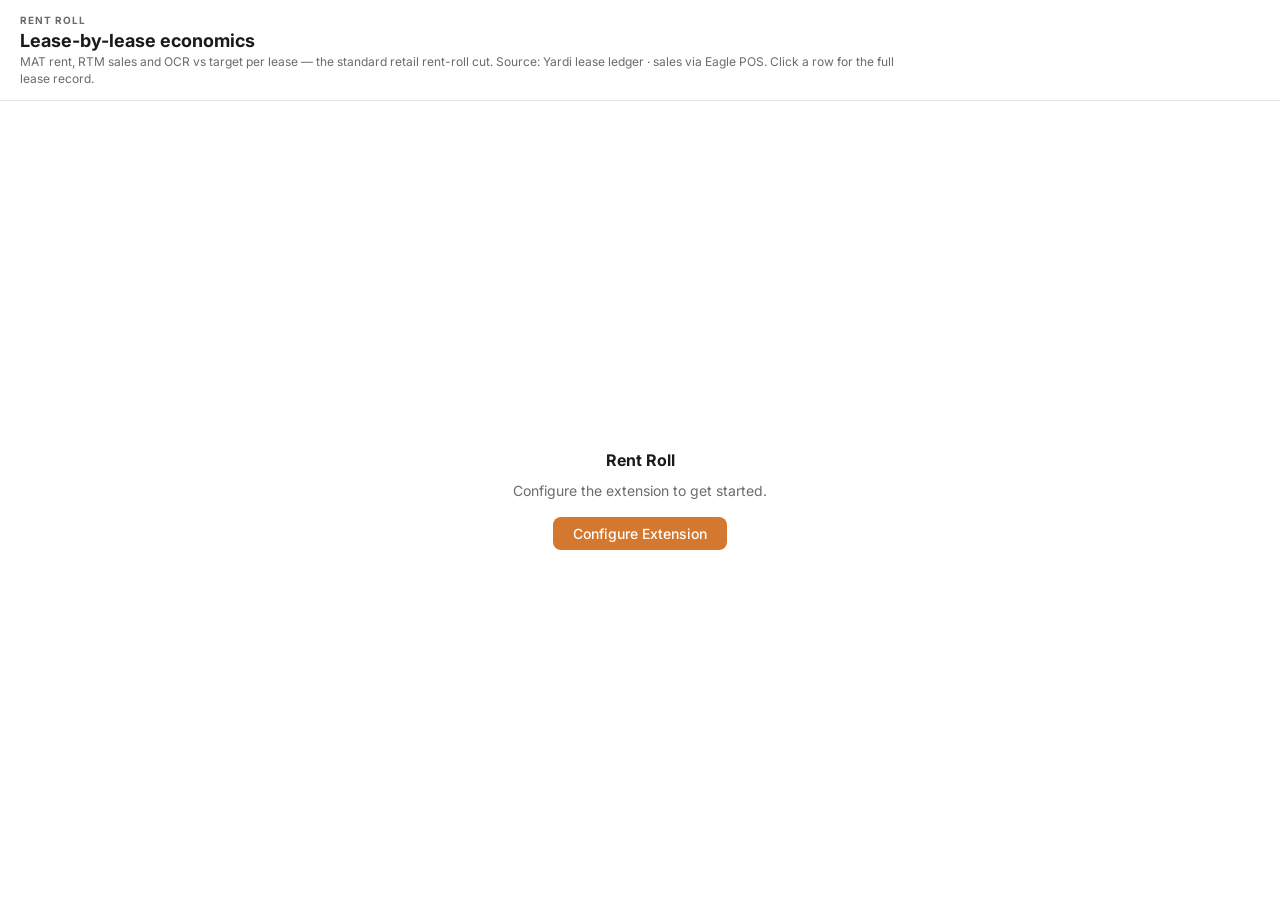
==== index.html @ 19f10848 "Initial commit: ARM Value Chain rent roll Tableau extension" ====
<!DOCTYPE html>
<html lang="en">
<head>
  <meta charset="UTF-8" />
  <meta name="viewport" content="width=device-width, initial-scale=1.0" />
  <title>Rent Roll</title>
  <link rel="preconnect" href="https://fonts.googleapis.com" />
  <link href="https://fonts.googleapis.com/css2?family=Inter:wght@400;500;600;700&display=swap" rel="stylesheet" />
  <script src="js/tableau.extensions.1.latest.min.js"></script>
  <style>
    :root {
      --bg: #F7F5F0; --surface: #FFFFFF; --surface2: #F0EDE8;
      --border: #E8E4DD; --accent: #D4782F; --text: #1A1A1A;
      --text-secondary: #4A4A4A; --text-muted: #6B6B6B;
      --danger: #C62828; --radius: 8px;
      --font: 'Inter', -apple-system, BlinkMacSystemFont, 'Segoe UI', sans-serif;
    }
    *, *::before, *::after { box-sizing: border-box; margin: 0; padding: 0; }
    html, body { height: 100%; font-family: var(--font); background: transparent; color: var(--text); overflow: hidden; }

    #app { display: flex; flex-direction: column; height: 100vh; position: relative; overflow: hidden; }

    /* ── Header ── */
    #header {
      padding: 14px 20px 12px; background: var(--surface);
      border-bottom: 1px solid var(--border); flex-shrink: 0;
    }
    #header .eyebrow {
      font-size: 10px; font-weight: 700; letter-spacing: .1em; text-transform: uppercase;
      color: var(--text-muted); margin-bottom: 4px;
    }
    #header h1 { font-size: 18px; font-weight: 700; color: var(--text); margin-bottom: 3px; }
    #header p { font-size: 12px; color: var(--text-muted); line-height: 1.4; max-width: 900px; }

    /* ── Main content area ── */
    #main { flex: 1; padding: 0 20px 16px; min-height: 0; overflow: auto; }

    /* ── Data cap notice ── */
    #data-cap-notice {
      display: flex; align-items: center; gap: 7px;
      padding: 5px 20px; background: #FFFDE7;
      border-bottom: 1px solid #FFE082;
      font-size: 11px; font-weight: 500; color: #E65100; flex-shrink: 0;
    }

    /* ── Mock banner ── */
    #mock-banner {
      display: none; padding: 5px 20px; background: #F3E8FF;
      border-bottom: 1px solid #D8B4FE; font-size: 11px; font-weight: 500;
      color: #6B21A8; flex-shrink: 0;
    }

    /* ── KPI cards ── */
    #kpi-cards {
      display: none; flex-wrap: wrap; border-top: 3px solid var(--accent);
      background: var(--surface); border-bottom: 1px solid var(--border); flex-shrink: 0;
    }
    .kpi-card-item {
      flex: 1; min-width: 140px; padding: 12px 18px; border-left: 1px solid var(--border);
    }
    .kpi-card-item:first-child { border-left: none; }
    .kpi-card-item.attention { background: rgba(198,40,40,.05); }
    .kpi-card-label {
      font-size: 10px; font-weight: 600; letter-spacing: .07em; text-transform: uppercase;
      color: var(--text-muted); margin-bottom: 5px;
    }
    .kpi-card-item.attention .kpi-card-label { color: #B23A3A; }
    .kpi-card-value { font-size: 26px; font-weight: 700; color: var(--text); line-height: 1.1; }
    .kpi-card-sub { font-size: 12px; color: var(--text-muted); margin-top: 4px; }

    /* ── Filter bar ── */
    #filter-bar {
      display: flex; align-items: center; padding: 10px 20px; gap: 18px; flex-shrink: 0; flex-wrap: wrap;
      background: var(--surface); border-bottom: 1px solid var(--border);
    }
    .filter-group { display: flex; flex-direction: column; gap: 5px; }
    .filter-group label {
      font-size: 10px; font-weight: 600; letter-spacing: .07em; text-transform: uppercase; color: var(--text-muted);
    }
    .filter-group select {
      font-family: var(--font); font-size: 13px; color: var(--text);
      background: var(--surface); border: 1px solid var(--border); border-radius: var(--radius);
      padding: 7px 30px 7px 10px; min-width: 170px; cursor: pointer; outline: none;
      appearance: none; -webkit-appearance: none;
      background-image: url("data:image/svg+xml;utf8,<svg xmlns='http://www.w3.org/2000/svg' width='10' height='6'><path d='M0 0 L5 6 L10 0 Z' fill='%236B6B6B'/></svg>");
      background-repeat: no-repeat; background-position: right 10px center;
    }
    .filter-group select:focus { border-color: var(--accent); }
    #btn-clear-filters {
      font-family: var(--font); font-size: 12px; font-weight: 500; color: var(--text-muted);
      background: none; border: 1px solid var(--border); border-radius: var(--radius);
      padding: 7px 14px; cursor: pointer; transition: color .14s, border-color .14s; height: 33px;
    }
    #btn-clear-filters:hover { color: var(--danger); border-color: var(--danger); }

    /* ── Lease table ── */
    .lease-table { width: 100%; border-collapse: collapse; font-size: 13px; }
    .lease-table thead th {
      position: sticky; top: 0; background: var(--surface2); z-index: 5;
      text-align: left; padding: 8px 16px; font-size: 10px; font-weight: 600;
      letter-spacing: .07em; text-transform: uppercase; color: var(--text);
      border-bottom: 1px solid var(--border); cursor: pointer; user-select: none;
      white-space: nowrap; transition: background .12s;
    }
    .lease-table thead th:hover { background: rgba(212,120,47,.08); text-decoration: underline dashed var(--text-muted); text-underline-offset: 3px; }
    .lease-table thead th.sorted { color: var(--accent); }
    .lease-table thead th.col-compact, .lease-table tbody td.col-compact { width: 1%; padding-left: 10px; padding-right: 10px; }
    .th-arrow { color: var(--accent); margin-left: 4px; font-size: 9px; }
    .lease-table tbody tr { border-bottom: 1px solid var(--border); cursor: pointer; transition: background .1s; }
    .lease-table tbody tr:hover { background: rgba(212,120,47,.04); }
    .lease-table tbody td { padding: 11px 16px; vertical-align: top; text-align: left; }
    .cell-main { font-size: 13px; font-weight: 600; color: var(--text); }
    .cell-value { font-size: 13px; font-weight: 400; color: var(--text); }
    .cell-secondary { font-size: 13px; font-weight: 400; color: var(--text-secondary); }
    .cell-sub { font-size: 12px; color: var(--text-muted); margin-top: 2px; }
    .term-badge {
      display: inline-block; margin-top: 4px; padding: 1px 7px; border-radius: 4px;
      font-size: 10px; font-weight: 700; letter-spacing: .03em; text-transform: uppercase;
    }
    .term-badge.expiring { background: #FFF3E0; color: #E65100; }
    .term-badge.no-end-date { background: #FFEBEE; color: var(--danger); }
    .vs-py { font-weight: 600; white-space: nowrap; }
    .vs-py.pos { color: #2E7D32; }
    .vs-py.neg { color: var(--danger); }
    .vs-py.flat { color: #E65100; }
    .status-badge {
      display: inline-block; padding: 3px 10px; border-radius: 20px;
      font-size: 10px; font-weight: 700; letter-spacing: .04em; text-transform: uppercase;
    }
    .status-badge.healthy { background: #E8F5E9; color: #2E7D32; }
    .status-badge.watch   { background: #FFF3E0; color: #E65100; }
    .status-badge.at-risk { background: #FFEBEE; color: var(--danger); }

    /* ── Empty state ── */
    #empty-state {
      display: none; flex-direction: column; align-items: center; justify-content: center;
      height: 100%; gap: 10px; color: var(--text-muted); text-align: center; padding: 32px;
    }
    #empty-state h2 { font-size: 16px; color: var(--text); }
    #empty-state p  { font-size: 14px; max-width: 300px; line-height: 1.5; }
    #empty-state button {
      margin-top: 6px; padding: 8px 20px; background: var(--accent); color: #fff;
      border: none; border-radius: var(--radius);
      font-size: 14px; font-family: var(--font); font-weight: 500; cursor: pointer;
    }
    #empty-state button:hover { opacity: .88; }

    /* ── Gear button — visible on hover, authoring mode only ── */
    #gear-btn {
      position: fixed; top: 8px; right: 8px; z-index: 50;
      width: 30px; height: 30px; border-radius: 6px;
      background: rgba(255,255,255,0.92); border: 1px solid var(--border);
      color: var(--text-muted); cursor: pointer;
      display: flex; align-items: center; justify-content: center;
      opacity: 0; transition: opacity .14s ease, color .14s, border-color .14s;
    }
    #app:hover #gear-btn      { opacity: 1; }
    #gear-btn:hover           { color: var(--accent); border-color: var(--accent); }

    /* ── Tenant side panel ── */
    #tenant-panel {
      position: fixed; inset: 0; z-index: 100; display: none;
    }
    #tenant-panel.open { display: block; }
    .panel-backdrop {
      position: absolute; inset: 0; background: rgba(26,26,26,.32); backdrop-filter: blur(1px);
      opacity: 0; transition: opacity .18s ease;
    }
    #tenant-panel.open .panel-backdrop { opacity: 1; }
    .panel-card {
      position: absolute; top: 0; right: 0; bottom: 0; width: 420px; max-width: 90vw;
      background: var(--surface); box-shadow: -8px 0 28px rgba(0,0,0,.14);
      display: flex; flex-direction: column;
      transform: translateX(100%); transition: transform .2s ease;
    }
    #tenant-panel.open .panel-card { transform: translateX(0); }
    .panel-head { padding: 20px; border-bottom: 1px solid var(--border); flex-shrink: 0; position: relative; }
    .panel-eyebrow { font-size: 10px; font-weight: 700; letter-spacing: .08em; text-transform: uppercase; color: var(--text-muted); margin-bottom: 4px; }
    .panel-tenant-name { font-size: 22px; font-weight: 700; color: var(--text); line-height: 1.2; }
    .panel-subtitle { font-size: 13px; color: var(--text-muted); margin-top: 3px; }
    .panel-close {
      position: absolute; top: 16px; right: 16px; background: none; border: none;
      font-size: 20px; color: var(--text-muted); cursor: pointer; line-height: 1; padding: 2px 6px;
    }
    .panel-close:hover { color: var(--text); }
    .panel-body { flex: 1; overflow-y: auto; padding: 20px; }
    .panel-kpi-row { display: grid; grid-template-columns: 1fr 1fr; gap: 10px; margin-bottom: 22px; }
    .panel-kpi-tile {
      border: 1px solid var(--border); border-radius: var(--radius); padding: 12px 14px; background: var(--surface);
    }
    .panel-kpi-label { font-size: 10px; font-weight: 600; letter-spacing: .06em; text-transform: uppercase; color: var(--text-muted); margin-bottom: 5px; }
    .panel-kpi-value { font-size: 18px; font-weight: 700; color: var(--text); }
    .panel-kpi-value.pos { color: #2E7D32; }
    .panel-kpi-value.neg { color: var(--danger); }
    .panel-kpi-sub { font-size: 11px; color: var(--text-muted); margin-top: 3px; }
    .panel-section-eyebrow { font-size: 10px; font-weight: 700; letter-spacing: .08em; text-transform: uppercase; color: var(--text-muted); margin-bottom: 4px; }
    .panel-section-heading { font-size: 14px; font-weight: 700; color: var(--text); margin-bottom: 12px; }
    .store-row {
      display: flex; align-items: flex-start; justify-content: space-between; gap: 10px;
      padding: 12px 0; border-bottom: 1px solid var(--border);
    }
    .store-row:last-child { border-bottom: none; }
    .store-location-name { font-size: 14px; font-weight: 600; color: var(--text); }
    .store-meta-text { font-size: 12px; color: var(--text-muted); margin-top: 2px; }
    .store-right { text-align: right; flex-shrink: 0; }
    .store-value-rent { font-size: 14px; font-weight: 700; color: var(--text); }
    .store-value-sales { font-size: 11px; color: var(--text-muted); margin-top: 1px; }
    .store-status-badge {
      display: inline-block; margin-top: 5px; padding: 2px 9px; border-radius: 20px;
      font-size: 10px; font-weight: 700; text-transform: uppercase; letter-spacing: .03em;
    }
    .store-status-badge.active   { background: #E8F5E9; color: #2E7D32; }
    .store-status-badge.inactive { background: var(--surface2); color: var(--text-muted); }
  </style>
</head>
<body>
<div id="app">

  <div id="mock-banner"></div>
  <div id="data-cap-notice" style="display:none;"></div>

  <div id="header">
    <div class="eyebrow">RENT ROLL</div>
    <h1>Lease-by-lease economics</h1>
    <p>MAT rent, RTM sales and OCR vs target per lease — the standard retail rent-roll cut. Source: Yardi lease ledger · sales via Eagle POS. Click a row for the full lease record.</p>
  </div>

  <div id="kpi-cards"></div>

  <div id="filter-bar" style="display:none;">
    <div class="filter-group">
      <label>Asset</label>
      <select id="filter-asset"></select>
    </div>
    <div class="filter-group">
      <label>Category</label>
      <select id="filter-category"></select>
    </div>
    <button id="btn-clear-filters">Clear</button>
  </div>

  <div id="main">
    <table class="lease-table" id="lease-table">
      <thead><tr id="lease-table-head"></tr></thead>
      <tbody id="lease-table-body"></tbody>
    </table>
  </div>

  <div id="empty-state">
    <h2>Rent Roll</h2>
    <p>Configure the extension to get started.</p>
    <button id="empty-config-btn">Configure Extension</button>
  </div>

  <button id="gear-btn" title="Configure" aria-label="Configure" hidden>
    <svg width="16" height="16" viewBox="0 0 24 24" fill="none" stroke="currentColor" stroke-width="2" stroke-linecap="round" stroke-linejoin="round" aria-hidden="true">
      <circle cx="12" cy="12" r="3"/>
      <path d="M19.4 15a1.65 1.65 0 0 0 .33 1.82l.06.06a2 2 0 1 1-2.83 2.83l-.06-.06a1.65 1.65 0 0 0-1.82-.33 1.65 1.65 0 0 0-1 1.51V21a2 2 0 1 1-4 0v-.09A1.65 1.65 0 0 0 9 19.4a1.65 1.65 0 0 0-1.82.33l-.06.06a2 2 0 1 1-2.83-2.83l.06-.06a1.65 1.65 0 0 0 .33-1.82 1.65 1.65 0 0 0-1.51-1H3a2 2 0 1 1 0-4h.09A1.65 1.65 0 0 0 4.6 9a1.65 1.65 0 0 0-.33-1.82l-.06-.06a2 2 0 1 1 2.83-2.83l.06.06a1.65 1.65 0 0 0 1.82.33H9a1.65 1.65 0 0 0 1-1.51V3a2 2 0 1 1 4 0v.09a1.65 1.65 0 0 0 1 1.51 1.65 1.65 0 0 0 1.82-.33l.06-.06a2 2 0 1 1 2.83 2.83l-.06.06a1.65 1.65 0 0 0-.33 1.82V9a1.65 1.65 0 0 0 1.51 1H21a2 2 0 1 1 0 4h-.09a1.65 1.65 0 0 0-1.51 1z"/>
    </svg>
  </button>

  <div id="tenant-panel">
    <div class="panel-backdrop"></div>
    <div class="panel-card">
      <div class="panel-head">
        <div class="panel-eyebrow">Tenant</div>
        <div class="panel-tenant-name" id="panel-tenant-name"></div>
        <div class="panel-subtitle">Active tenant · performance profile across portfolio</div>
        <button class="panel-close" aria-label="Close">&#215;</button>
      </div>
      <div class="panel-body" id="panel-body"></div>
    </div>
  </div>

</div>
<script>
'use strict';

(function () {

  var tableauReady = false;
  var rawRows      = [];
  var MAX_ROWS      = 50000;
  var MOCK_MODE     = window.location.search.indexOf('mock') >= 0;

  var sortState = { column: 'lease', order: 'asc' };
  var activeFilters = { asset: '', category: '' };

  var $mockBanner    = document.getElementById('mock-banner');
  var $dataCapNotice = document.getElementById('data-cap-notice');
  var $kpiCards      = document.getElementById('kpi-cards');
  var $filterBar     = document.getElementById('filter-bar');
  var $filterAsset   = document.getElementById('filter-asset');
  var $filterCategory= document.getElementById('filter-category');
  var $main          = document.getElementById('main');
  var $tableHead     = document.getElementById('lease-table-head');
  var $tableBody     = document.getElementById('lease-table-body');
  var $emptyState    = document.getElementById('empty-state');
  var $gearBtn       = document.getElementById('gear-btn');
  var $tenantPanel   = document.getElementById('tenant-panel');
  var $panelTenantName = document.getElementById('panel-tenant-name');
  var $panelBody     = document.getElementById('panel-body');

  var cfg = {
    sourceWorksheet: '',
    fieldMappings: {},
    columnLabels: {},
    columnVisibility: {},
  };

  var COLUMNS = [
    { key: 'lease',          def: 'LEASE',          dataType: 'text' },
    { key: 'location',       def: 'LOCATION',       dataType: 'text' },
    { key: 'areaSqm',        def: 'AREA SQM',       dataType: 'numeric' },
    { key: 'term',           def: 'TERM',           dataType: 'date' },
    { key: 'matRent',        def: 'MAT RENT',       dataType: 'numeric' },
    { key: 'rentPerSqm',     def: 'RENT / SQM',     dataType: 'numeric' },
    { key: 'rtmSales',       def: 'RTM SALES',      dataType: 'numeric' },
    { key: 'vsPy',           def: 'VS PY',          dataType: 'numeric' },
    { key: 'ocrRtm',         def: 'OCR (RTM)',      dataType: 'numeric' },
    { key: 'sustainability', def: 'SUSTAINABILITY', dataType: 'categorical' },
  ];
  var LABEL_SETTINGS_KEY = { lease: 'leaseLabel', location: 'locationLabel', areaSqm: 'areaSqmLabel', term: 'termLabel', matRent: 'matRentLabel', rentPerSqm: 'rentPerSqmLabel', rtmSales: 'rtmSalesLabel', vsPy: 'vsPyLabel', ocrRtm: 'ocrRtmLabel', sustainability: 'sustainabilityLabel' };
  var VIS_SETTINGS_KEY   = { lease: 'leaseVisible', location: 'locationVisible', areaSqm: 'areaSqmVisible', term: 'termVisible', matRent: 'matRentVisible', rentPerSqm: 'rentPerSqmVisible', rtmSales: 'rtmSalesVisible', vsPy: 'vsPyVisible', ocrRtm: 'ocrRtmVisible', sustainability: 'sustainabilityVisible' };

  var ORDER_SEQUENCES = {
    text:        ['asc', 'desc', null],
    date:        ['desc', 'asc', null],
    numeric:     ['desc', 'asc', null],
    categorical: ['asc', 'desc', null],
  };
  var SUSTAINABILITY_RANK = { HEALTHY: 0, WATCH: 1, 'AT RISK': 2 };

  function initTableau() {
    if (MOCK_MODE) {
      $mockBanner.style.display = 'block';
      $mockBanner.textContent = 'Mock data preview — showing sample leases (?mock in URL). Connect Tableau for live data.';
      cfg.fieldMappings = mockFieldMappings();
      rawRows = mockRows();
      afterDataLoaded();
      return;
    }

    tableau.extensions.initializeAsync({ configure: openConfig }).then(function () {
      tableauReady = true;

      var mode = tableau.extensions.environment.mode;
      if (!mode || mode === 'authoring') {
        $gearBtn.hidden = false;
        $gearBtn.addEventListener('click', openConfig);
      }

      document.getElementById('empty-config-btn').addEventListener('click', openConfig);

      tableau.extensions.settings.addEventListener(
        tableau.TableauEventType.SettingsChanged,
        function () { loadSavedConfig(); fetchAndRender(); }
      );

      loadSavedConfig();
      fetchAndRender();
    }).catch(function (err) {
      console.warn('Tableau not available:', err);
      showEmpty();
    });
  }

  function loadSavedConfig() {
    try {
      var all = tableau.extensions.settings.getAll();
      if (all.sourceWorksheet)   cfg.sourceWorksheet   = all.sourceWorksheet;
      if (all.fieldMappings)     cfg.fieldMappings     = JSON.parse(all.fieldMappings);
      if (all.columnLabels)      cfg.columnLabels      = JSON.parse(all.columnLabels);
      if (all.columnVisibility)  cfg.columnVisibility  = JSON.parse(all.columnVisibility);
    } catch (e) {}
  }

  function openConfig() {
    if (!tableauReady) return;
    var url = window.location.href.replace(/\/[^\/]*$/, '/dialog.html').replace(/\?.*$/, '');
    tableau.extensions.ui.displayDialogAsync(url, '', { height: 680, width: 600 })
      .then(function (result) {
        if (result === 'saved') { loadSavedConfig(); fetchAndRender(); }
      })
      .catch(function (err) {
        if (err.errorCode !== tableau.ErrorCodes.DialogClosedByUser) {
          console.error('Dialog error:', err);
        }
      });
  }

  function fetchAndRender() {
    if (!cfg.sourceWorksheet) { showEmpty(); return; }
    var ws = tableau.extensions.dashboardContent.dashboard.worksheets.find(function (w) {
      return w.name === cfg.sourceWorksheet;
    });
    if (!ws) { showEmpty(); return; }
    ws.getSummaryDataAsync({ maxRows: MAX_ROWS }).then(function (dt) {
      rawRows = parseDataTable(dt);
      afterDataLoaded();
    });
  }

  function afterDataLoaded() {
    checkDataCap();
    sortState = { column: 'lease', order: 'asc' };
    populateFilterOptions();
    applyAndRender();
  }

  function checkDataCap() {
    if (rawRows.length >= MAX_ROWS) {
      $dataCapNotice.style.display = 'flex';
      $dataCapNotice.innerHTML =
        '⚠ Showing top ' + MAX_ROWS.toLocaleString() +
        ' records — data has been capped. Apply a filter on the source worksheet to narrow the dataset.';
    } else {
      $dataCapNotice.style.display = 'none';
    }
  }

  function parseDataTable(dt) {
    var cols = dt.columns.map(function (c) { return c.fieldName; });
    return dt.data.map(function (row) {
      var obj = {};
      cols.forEach(function (col, i) { obj[col] = row[i].formattedValue; });
      return obj;
    });
  }

  function showEmpty() {
    $mockBanner.style.display = 'none';
    $dataCapNotice.style.display = 'none';
    $kpiCards.style.display   = 'none';
    $filterBar.style.display  = 'none';
    $emptyState.style.display = 'flex';
    $main.style.display       = 'none';
  }

  // ── Field helpers ──────────────────────────────────────────────────────────
  var fld = function () { return cfg.fieldMappings || {}; };

  function val(row, fieldKey) {
    var col = fld()[fieldKey];
    if (!col) return '';
    var v = row[col];
    return v === undefined || v === null ? '' : String(v).trim();
  }

  function isBlank(v) { return v === undefined || v === null || String(v).trim() === ''; }

  function isTruthyFlag(raw) {
    var s = String(raw || '').trim().toLowerCase();
    return s === 'true' || s === 'yes' || s === 'y' || s === '1';
  }

  var INACTIVE_STATUS_VALUES = ['inactive', 'past', 'expired', 'terminated', 'closed', 'no'];
  function isActiveStatus(raw) {
    var s = String(raw || '').trim().toLowerCase();
    if (!s) return true;
    return INACTIVE_STATUS_VALUES.indexOf(s) === -1;
  }

  function parseNumeric(raw) {
    if (raw === undefined || raw === null || raw === '') return NaN;
    var cleaned = String(raw).replace(/[^0-9.\-]/g, '');
    if (cleaned === '' || cleaned === '-' || cleaned === '.') return NaN;
    return parseFloat(cleaned);
  }

  function formatValue(raw) {
    var n = parseNumeric(raw);
    if (isNaN(n)) return '—';
    var abs = Math.abs(n);
    if (abs >= 1e9) return 'AED ' + (n / 1e9).toFixed(1) + 'B';
    if (abs >= 1e6) return 'AED ' + (n / 1e6).toFixed(1) + 'M';
    if (abs >= 1e3) return 'AED ' + (n / 1e3).toFixed(1) + 'K';
    return 'AED ' + n.toFixed(0);
  }

  function formatNumber(raw) {
    var n = parseNumeric(raw);
    if (isNaN(n)) return '—';
    return Math.round(n).toLocaleString('en-US');
  }

  function formatPercent(raw, digits) {
    var n = parseNumeric(raw);
    if (isNaN(n)) return '—';
    var sign = n > 0 ? '+' : '';
    return sign + n.toFixed(digits === undefined ? 1 : digits) + '%';
  }

  function formatPercentPlain(raw, digits) {
    var n = parseNumeric(raw);
    if (isNaN(n)) return '—';
    return n.toFixed(digits === undefined ? 1 : digits) + '%';
  }

  function parseDate(raw) {
    if (isBlank(raw)) return null;
    var s = String(raw).trim();

    var iso = s.match(/^(\d{4})-(\d{1,2})-(\d{1,2})/);
    if (iso) {
      var dIso = new Date(Number(iso[1]), Number(iso[2]) - 1, Number(iso[3]));
      return isNaN(dIso.getTime()) ? null : dIso;
    }

    // Tableau formattedValue for date fields is commonly DD/MM/YYYY (or DD-MM-YYYY) —
    // native `new Date(s)` misparses this as MM/DD/YYYY, so parse explicitly.
    var dmy = s.match(/^(\d{1,2})[\/\-](\d{1,2})[\/\-](\d{4})$/);
    if (dmy) {
      var day = Number(dmy[1]), month = Number(dmy[2]), year = Number(dmy[3]);
      var dDmy = new Date(year, month - 1, day);
      return isNaN(dDmy.getTime()) ? null : dDmy;
    }

    var fallback = new Date(s);
    return isNaN(fallback.getTime()) ? null : fallback;
  }

  function formatDate(raw) {
    var d = parseDate(raw);
    if (!d) return '';
    var months = ['Jan','Feb','Mar','Apr','May','Jun','Jul','Aug','Sep','Oct','Nov','Dec'];
    return d.getDate() + ' ' + months[d.getMonth()] + ' ' + d.getFullYear();
  }

  function esc(str) {
    return String(str === undefined || str === null ? '' : str)
      .replace(/&/g, '&amp;').replace(/</g, '&lt;').replace(/>/g, '&gt;');
  }

  // ── Filters ──────────────────────────────────────────────────────────────
  function populateFilterOptions() {
    if (!fld().propertyNameField || !fld().tenantCategoryField) { $filterBar.style.display = 'none'; return; }
    $filterBar.style.display = 'flex';

    var assets = uniqueSorted(rawRows, 'propertyNameField');
    var cats   = uniqueSorted(rawRows, 'tenantCategoryField');

    fillSelect($filterAsset, assets, 'All assets');
    fillSelect($filterCategory, cats, 'All categories');

    $filterAsset.value = activeFilters.asset || '';
    $filterCategory.value = activeFilters.category || '';
  }

  function uniqueSorted(rows, fieldKey) {
    var seen = {}, out = [];
    rows.forEach(function (row) {
      var v = val(row, fieldKey);
      if (v && !seen[v]) { seen[v] = true; out.push(v); }
    });
    return out.sort(function (a, b) { return a.localeCompare(b, undefined, { numeric: true, sensitivity: 'base' }); });
  }

  function fillSelect($sel, values, allLabel) {
    var prev = $sel.value;
    $sel.innerHTML = '';
    var allOpt = document.createElement('option'); allOpt.value = ''; allOpt.textContent = allLabel;
    $sel.appendChild(allOpt);
    values.forEach(function (v) {
      var o = document.createElement('option'); o.value = v; o.textContent = v; $sel.appendChild(o);
    });
    if (prev && values.indexOf(prev) >= 0) $sel.value = prev;
  }

  function applyFilters(rows) {
    return rows.filter(function (row) {
      if (activeFilters.asset && val(row, 'propertyNameField') !== activeFilters.asset) return false;
      if (activeFilters.category && val(row, 'tenantCategoryField') !== activeFilters.category) return false;
      return true;
    });
  }

  $filterAsset.addEventListener('change', function () { activeFilters.asset = $filterAsset.value; applyAndRender(); });
  $filterCategory.addEventListener('change', function () { activeFilters.category = $filterCategory.value; applyAndRender(); });
  document.getElementById('btn-clear-filters').addEventListener('click', function () {
    activeFilters = { asset: '', category: '' };
    $filterAsset.value = ''; $filterCategory.value = '';
    applyAndRender();
  });

  function applyAndRender() {
    var filtered = applyFilters(rawRows);
    $emptyState.style.display = 'none';
    $main.style.display = 'block';
    $kpiCards.style.display = 'flex';
    renderKpiCards(computeKpis(filtered));
    renderTable(filtered);
  }

  // ── KPIs ─────────────────────────────────────────────────────────────────
  function computeKpis(rows) {
    var sumMatRent = 0, sumArea = 0, sumRtmSales = 0;
    var expiringTenants = {}, dqTenants = {};

    rows.forEach(function (row) {
      sumMatRent  += parseNumeric(val(row, 'matRentField'))  || 0;
      sumArea     += parseNumeric(val(row, 'unitAreaField')) || 0;
      sumRtmSales += parseNumeric(val(row, 'rtmSalesField')) || 0;

      var tenantCode = val(row, 'tenantCodeField');
      if (isTruthyFlag(val(row, 'expiringFlagField')) && tenantCode) expiringTenants[tenantCode] = true;
      if (isTruthyFlag(val(row, 'dataQualityNoEndDateField')) && tenantCode) dqTenants[tenantCode] = true;
    });

    return {
      annualRent:  sumMatRent,
      leasedGla:   sumArea,
      rentPerSqm:  sumArea ? sumMatRent / sumArea : NaN,
      rtmSales:    sumRtmSales,
      salesPerSqm: sumArea ? sumRtmSales / sumArea : NaN,
      blendedOcr:  sumRtmSales ? (sumMatRent / sumRtmSales) * 100 : NaN,
      expiringCount: Object.keys(expiringTenants).length,
      dataQualityCount: Object.keys(dqTenants).length,
    };
  }

  function kpiCardHtml(label, value, sub, attention) {
    return '<div class="kpi-card-item' + (attention ? ' attention' : '') + '">' +
      '<div class="kpi-card-label">' + esc(label) + '</div>' +
      '<div class="kpi-card-value">' + value + '</div>' +
      (sub ? '<div class="kpi-card-sub">' + sub + '</div>' : '') +
      '</div>';
  }

  function renderKpiCards(k) {
    var html = '';
    html += kpiCardHtml('Annual Rent (MAT)', formatValue(k.annualRent), null);
    html += kpiCardHtml('Leased GLA', formatNumber(k.leasedGla) + ' sqm',
      isNaN(k.rentPerSqm) ? null : 'avg AED ' + Math.round(k.rentPerSqm).toLocaleString('en-US') + '/sqm');
    html += kpiCardHtml('RTM Sales', formatValue(k.rtmSales),
      isNaN(k.salesPerSqm) ? null : 'avg AED ' + Math.round(k.salesPerSqm).toLocaleString('en-US') + '/sqm');
    html += kpiCardHtml('Blended OCR', isNaN(k.blendedOcr) ? '—' : k.blendedOcr.toFixed(1) + '%', 'rent ÷ sales · RTM');
    html += kpiCardHtml('Expiring ≤ 12mo', String(k.expiringCount), 'renewal exposure');
    html += kpiCardHtml('Data Quality', String(k.dataQualityCount), 'leases missing end date', true);
    $kpiCards.innerHTML = html;
  }

  // ── Sort ─────────────────────────────────────────────────────────────────
  function isColVisible(key) {
    var vis = cfg.columnVisibility || {};
    return vis[VIS_SETTINGS_KEY[key]] !== false;
  }
  function colLabel(key) {
    var labels = cfg.columnLabels || {};
    var col = COLUMNS.filter(function (c) { return c.key === key; })[0];
    return labels[LABEL_SETTINGS_KEY[key]] || col.def;
  }

  function sortValueFor(row, key) {
    switch (key) {
      case 'lease':          return val(row, 'tenantNameField');
      case 'location':       return val(row, 'propertyNameField');
      case 'areaSqm':        return parseNumeric(val(row, 'unitAreaField'));
      case 'term':           return parseDate(val(row, 'leaseEndField'));
      case 'matRent':        return parseNumeric(val(row, 'matRentField'));
      case 'rentPerSqm':     return parseNumeric(val(row, 'rentPerSqmField'));
      case 'rtmSales':       return parseNumeric(val(row, 'rtmSalesField'));
      case 'vsPy':           return parseNumeric(val(row, 'yoyField'));
      case 'ocrRtm':         return parseNumeric(val(row, 'ocrField'));
      case 'sustainability': {
        var s = val(row, 'sustainabilityField').toUpperCase();
        return SUSTAINABILITY_RANK.hasOwnProperty(s) ? SUSTAINABILITY_RANK[s] : null;
      }
      default: return null;
    }
  }

  function isSortBlank(v) {
    if (v === null || v === undefined) return true;
    if (typeof v === 'number') return isNaN(v);
    if (v instanceof Date) return false;
    return String(v).trim() === '';
  }

  function baseCompare(key, a, b) {
    if (key === 'lease' || key === 'location') {
      return String(a).localeCompare(String(b), undefined, { numeric: true, sensitivity: 'base' });
    }
    if (key === 'term') { return a.getTime() - b.getTime(); }
    return a - b; // numeric / categorical rank
  }

  function sortRows(rows) {
    if (!sortState.column || !sortState.order) return rows;
    var key = sortState.column, order = sortState.order;
    var copy = rows.slice();
    copy.sort(function (rowA, rowB) {
      var va = sortValueFor(rowA, key), vb = sortValueFor(rowB, key);
      var aBlank = isSortBlank(va), bBlank = isSortBlank(vb);
      if (aBlank && bBlank) return 0;
      if (aBlank) return 1;
      if (bBlank) return -1;
      var base = baseCompare(key, va, vb);
      return order === 'desc' ? -base : base;
    });
    return copy;
  }

  function onHeaderClick(key) {
    var col = COLUMNS.filter(function (c) { return c.key === key; })[0];
    var seq = ORDER_SEQUENCES[col.dataType];
    if (sortState.column === key) {
      var idx = seq.indexOf(sortState.order);
      var next = seq[(idx + 1) % seq.length];
      sortState = next === null ? { column: null, order: null } : { column: key, order: next };
    } else {
      sortState = { column: key, order: seq[0] };
    }
    applyAndRender();
  }

  // ── Table render ─────────────────────────────────────────────────────────
  function renderTable(filteredRows) {
    var rows = sortRows(filteredRows);
    renderTableHead();
    renderTableBody(rows);
  }

  function renderTableHead() {
    var html = '';
    COLUMNS.forEach(function (col) {
      if (!isColVisible(col.key)) return;
      var isSorted = sortState.column === col.key;
      var arrow = '';
      if (isSorted) {
        if (col.dataType === 'text' || col.dataType === 'categorical') {
          arrow = sortState.order === 'asc' ? '▴' : '▾';
        } else {
          arrow = sortState.order === 'desc' ? '▾' : '▴';
        }
      }
      var thClass = (isSorted ? 'sorted' : '') + (col.key === 'vsPy' ? ' col-compact' : '');
      html += '<th class="' + thClass + '" data-col="' + col.key + '">' +
        '<span class="th-label">' + esc(colLabel(col.key)) + '</span>' +
        (arrow ? '<span class="th-arrow">' + arrow + '</span>' : '') +
        '</th>';
    });
    $tableHead.innerHTML = html;
    $tableHead.querySelectorAll('th').forEach(function ($th) {
      $th.addEventListener('click', function () { onHeaderClick($th.dataset.col); });
    });
  }

  function renderTableBody(rows) {
    var html = rows.map(rowHtml).join('');
    $tableBody.innerHTML = html || '<tr><td colspan="10" style="padding:24px;text-align:center;color:var(--text-muted);">No leases match the current filters.</td></tr>';
    $tableBody.querySelectorAll('tr[data-tenant]').forEach(function ($tr) {
      $tr.addEventListener('click', function () { openTenantPanel($tr.dataset.tenant); });
    });
  }

  function rowHtml(row) {
    var cells = '';
    COLUMNS.forEach(function (col) {
      if (!isColVisible(col.key)) return;
      var tdClass = col.key === 'vsPy' ? ' class="col-compact"' : '';
      cells += '<td' + tdClass + '>' + cellHtml(row, col.key) + '</td>';
    });
    return '<tr data-tenant="' + esc(val(row, 'tenantNameField')) + '">' + cells + '</tr>';
  }

  function cellHtml(row, key) {
    switch (key) {
      case 'lease': {
        var sub = [val(row, 'tenantCodeField'), val(row, 'tenantCategoryField')].filter(Boolean).join(' · ');
        return '<div class="cell-main">' + esc(val(row, 'tenantNameField')) + '</div>' +
          (sub ? '<div class="cell-sub">' + esc(sub) + '</div>' : '');
      }
      case 'location': {
        var glaP = val(row, 'glaPercentField');
        var locSub = [val(row, 'unitCodeField'), glaP ? (formatPercentPlain(glaP, 2) + ' GLA') : ''].filter(Boolean).join(' · ');
        return '<div class="cell-secondary">' + esc(val(row, 'propertyNameField')) + '</div>' +
          (locSub ? '<div class="cell-sub">' + esc(locSub) + '</div>' : '');
      }
      case 'areaSqm':
        return '<div class="cell-value">' + formatNumber(val(row, 'unitAreaField')) + '</div>';
      case 'term': {
        var start = formatDate(val(row, 'leaseStartField'));
        var end = formatDate(val(row, 'leaseEndField'));
        var badges = '';
        if (isTruthyFlag(val(row, 'dataQualityNoEndDateField')) || !end) {
          badges += '<div><span class="term-badge no-end-date">No End Date</span></div>';
        } else if (isTruthyFlag(val(row, 'expiringFlagField'))) {
          badges += '<div><span class="term-badge expiring">Expiring</span></div>';
        }
        return '<div class="cell-value">' + esc(start) + (end ? ' — ' + esc(end) : '') + '</div>' + badges;
      }
      case 'matRent':
        return '<div class="cell-value">' + formatValue(val(row, 'matRentField')) + '</div>';
      case 'rentPerSqm':
        return '<div class="cell-value">' + formatNumber(val(row, 'rentPerSqmField')) + '</div>';
      case 'rtmSales':
        return '<div class="cell-value">' + formatValue(val(row, 'rtmSalesField')) + '</div>';
      case 'vsPy': {
        var yoyN = parseNumeric(val(row, 'yoyField'));
        var cls = isNaN(yoyN) ? '' : (yoyN > 0 ? 'pos' : (yoyN < 0 ? 'neg' : 'flat'));
        return '<div class="vs-py ' + cls + '">' + formatPercent(val(row, 'yoyField')) + '</div>';
      }
      case 'ocrRtm':
        return '<div class="cell-value">' + formatPercentPlain(val(row, 'ocrField'), 1) + '</div>';
      case 'sustainability': {
        var s = val(row, 'sustainabilityField').toUpperCase();
        var badgeClass = s === 'HEALTHY' ? 'healthy' : (s === 'WATCH' ? 'watch' : (s === 'AT RISK' ? 'at-risk' : ''));
        return s ? '<span class="status-badge ' + badgeClass + '">' + esc(s) + '</span>' : '—';
      }
      default: return '';
    }
  }

  // ── Tenant side panel ────────────────────────────────────────────────────
  function normalizeTenantKey(name) { return String(name || '').trim().replace(/\s+/g, ' ').toUpperCase(); }

  function openTenantPanel(tenantName) {
    var key = normalizeTenantKey(tenantName);
    var allStores = rawRows.filter(function (row) { return normalizeTenantKey(val(row, 'tenantNameField')) === key; });
    if (!allStores.length) return;

    var stores = allStores.filter(function (row) { return isActiveStatus(val(row, 'tenantStatusField')); });
    if (!stores.length) stores = allStores; // no active stores mapped/found — fall back rather than showing an empty panel

    var salesIndex = salesWeightedAverage(stores, 'salesIndexField');
    var yoy = computeBrandYoy(stores);
    var ocr = salesWeightedAverage(stores, 'ocrField');
    // Always reflects the active stores actually listed below — a raw source
    // Store Count field can't know about the active-only filter, so it isn't used here.
    var storeCount = stores.length;

    $panelTenantName.textContent = tenantName;

    var yoyN = parseNumeric(yoy);
    var yoyClass = isNaN(yoyN) ? '' : (yoyN >= 0 ? 'pos' : 'neg');

    var html = '<div class="panel-kpi-row">' +
      panelKpiTile('Sales Index', isBlank(salesIndex) ? '—' : formatNumber(salesIndex), 'vs portfolio 100') +
      panelKpiTile('YoY Growth', formatPercent(yoy), null, yoyClass) +
      panelKpiTile('OCR', formatPercentPlain(ocr, 1), null) +
      panelKpiTile('Stores', String(storeCount), null) +
      '</div>';

    html += '<div class="panel-section-eyebrow">Store List</div>' +
      '<div class="panel-section-heading">' + esc(tenantName) + ' across our portfolio</div>';

    html += stores.map(function (store) {
      var loc = [val(store, 'propertyNameField'), val(store, 'unitCodeField')].filter(Boolean).join(' · ');
      var endYear = formatDate(val(store, 'leaseEndField'));
      endYear = endYear ? endYear.split(' ').pop() : 'No end date';
      var meta = 'Lease ends ' + endYear + ' · ' + formatNumber(val(store, 'unitAreaField')) + ' sqm';
      var isActive = isActiveStatus(val(store, 'tenantStatusField'));
      return '<div class="store-row">' +
        '<div><div class="store-location-name">' + esc(loc) + '</div>' +
        '<div class="store-meta-text">' + esc(meta) + '</div></div>' +
        '<div class="store-right">' +
        '<div class="store-value-rent">' + formatValue(val(store, 'matRentField')) + '</div>' +
        '<div class="store-value-sales">' + formatValue(val(store, 'rtmSalesField')) + ' sales</div>' +
        '<span class="store-status-badge ' + (isActive ? 'active' : 'inactive') + '">' + (isActive ? 'Active' : 'Inactive') + '</span>' +
        '</div></div>';
    }).join('');

    $panelBody.innerHTML = html;
    $tenantPanel.classList.add('open');
    document.addEventListener('keydown', panelEscHandler);
  }

  function panelKpiTile(label, value, sub, extraClass) {
    return '<div class="panel-kpi-tile">' +
      '<div class="panel-kpi-label">' + esc(label) + '</div>' +
      '<div class="panel-kpi-value' + (extraClass ? ' ' + extraClass : '') + '">' + value + '</div>' +
      (sub ? '<div class="panel-kpi-sub">' + esc(sub) + '</div>' : '') +
      '</div>';
  }

  // Brand/tenant-level rollup: weight each store's metric by its own RTM sales
  // rather than reading a single "representative" row. For OCR this is exactly
  // equivalent to sum(matRent)/sum(rtmSales); for YoY/Sales Index it's the closest
  // defensible rollup without separate current/prior-period figures per store.
  function salesWeightedAverage(rows, fieldKey) {
    var weightedSum = 0, weightTotal = 0, anyValue = false;
    rows.forEach(function (row) {
      var metric = parseNumeric(val(row, fieldKey));
      var weight = parseNumeric(val(row, 'rtmSalesField'));
      if (isNaN(metric)) return;
      anyValue = true;
      if (isNaN(weight) || weight <= 0) weight = 0;
      weightedSum += metric * weight;
      weightTotal += weight;
    });
    if (!anyValue) return '';
    if (weightTotal > 0) return weightedSum / weightTotal;
    // No usable weights (e.g. RTM sales unmapped) — fall back to a plain average.
    var vals = rows.map(function (row) { return parseNumeric(val(row, fieldKey)); }).filter(function (n) { return !isNaN(n); });
    return vals.reduce(function (a, b) { return a + b; }, 0) / vals.length;
  }

  // Brand-level YoY for the tenant panel. If "Sales — Prior Period" is mapped,
  // compute (sum current RTM sales − sum prior period sales) ÷ sum prior period
  // sales across the tenant's active stores — this is the mathematically correct
  // rollup. Otherwise fall back to a sales-weighted average of the per-row YoY %.
  function computeBrandYoy(activeStores) {
    if (!fld().priorPeriodSalesField) return salesWeightedAverage(activeStores, 'yoyField');

    var sumCurrent = 0, sumPrior = 0, any = false;
    activeStores.forEach(function (row) {
      var cur = parseNumeric(val(row, 'rtmSalesField'));
      var prior = parseNumeric(val(row, 'priorPeriodSalesField'));
      if (!isNaN(cur)) { sumCurrent += cur; any = true; }
      if (!isNaN(prior)) sumPrior += prior;
    });
    if (!any || sumPrior <= 0) return '';
    return ((sumCurrent - sumPrior) / sumPrior) * 100;
  }

  function closeTenantPanel() {
    $tenantPanel.classList.remove('open');
    document.removeEventListener('keydown', panelEscHandler);
  }
  function panelEscHandler(e) { if (e.key === 'Escape') closeTenantPanel(); }

  document.querySelector('.panel-close').addEventListener('click', closeTenantPanel);
  document.querySelector('.panel-backdrop').addEventListener('click', closeTenantPanel);

  // ── Mock data (local dev preview: append ?mock to the URL) ────────────────
  function mockFieldMappings() {
    return {
      tenantNameField: 'Tenant Name', tenantCodeField: 'Tenant Code', tenantCategoryField: 'Tenant Category',
      propertyNameField: 'Property Name', unitCodeField: 'Unit Code', glaPercentField: 'GLA %',
      leaseStartField: 'Lease Start', leaseEndField: 'Lease End', unitAreaField: 'Unit Area',
      matRentField: 'MAT Rent', rentPerSqmField: 'Rent Per Sqm', rtmSalesField: 'RTM Sales',
      priorPeriodSalesField: 'Prior Sales',
      yoyField: 'YoY %', ocrField: 'OCR %', sustainabilityField: 'Sustainability',
      expiringFlagField: 'Expiring Flag', dataQualityNoEndDateField: 'DQ No End Date',
      salesIndexField: 'Sales Index', tenantStatusField: 'Tenant Status',
    };
  }

  function mockRows() {
    function r(o) { return o; }
    return [
      r({ 'Tenant Name': 'Carrefour', 'Tenant Code': 't000041', 'Tenant Category': 'Hypermarket',
        'Property Name': 'Yas Mall', 'Unit Code': 'HY0001 · B1', 'GLA %': '5.42',
        'Lease Start': '2016-03-12', 'Lease End': '2031-03-11', 'Unit Area': '12400',
        'MAT Rent': '24800000', 'Rent Per Sqm': '2000', 'RTM Sales': '412000000', 'Prior Sales': '396500000',
        'YoY %': '3.9', 'OCR %': '6.0', 'Sustainability': 'WATCH',
        'Expiring Flag': 'FALSE', 'DQ No End Date': 'FALSE', 'Sales Index': '', 'Tenant Status': 'Current' }),
      r({ 'Tenant Name': 'Lulu Hypermarket', 'Tenant Code': 't000112', 'Tenant Category': 'Hypermarket',
        'Property Name': 'Al Jimi', 'Unit Code': 'HY0002 · B1', 'GLA %': '3.59',
        'Lease Start': '2015-09-01', 'Lease End': '2030-08-31', 'Unit Area': '8200',
        'MAT Rent': '14900000', 'Rent Per Sqm': '1817', 'RTM Sales': '286000000', 'Prior Sales': '262100000',
        'YoY %': '9.1', 'OCR %': '5.2', 'Sustainability': 'WATCH',
        'Expiring Flag': 'FALSE', 'DQ No End Date': 'FALSE', 'Sales Index': '142', 'Tenant Status': 'Current' }),
      r({ 'Tenant Name': 'Lulu Hypermarket', 'Tenant Code': 't000112-2', 'Tenant Category': 'Hypermarket',
        'Property Name': 'Yas Mall', 'Unit Code': 'HY0002-2 · L1', 'GLA %': '0.10',
        'Lease Start': '2020-01-01', 'Lease End': '2027-12-31', 'Unit Area': '220',
        'MAT Rent': '1200000', 'Rent Per Sqm': '5455', 'RTM Sales': '2700000', 'Prior Sales': '2280000',
        'YoY %': '18.4', 'OCR %': '11.2', 'Sustainability': 'HEALTHY',
        'Expiring Flag': 'FALSE', 'DQ No End Date': 'FALSE', 'Sales Index': '', 'Tenant Status': 'Current' }),
      r({ 'Tenant Name': 'Lulu Hypermarket', 'Tenant Code': 't000112-3', 'Tenant Category': 'Hypermarket',
        'Property Name': 'The Galleria', 'Unit Code': 'HY0002-3 · L0', 'GLA %': '0.12',
        'Lease Start': '2021-01-01', 'Lease End': '2028-12-31', 'Unit Area': '260',
        'MAT Rent': '1600000', 'Rent Per Sqm': '6154', 'RTM Sales': '3200000', 'Prior Sales': '2854000',
        'YoY %': '12.1', 'OCR %': '9.8', 'Sustainability': 'HEALTHY',
        'Expiring Flag': 'FALSE', 'DQ No End Date': 'FALSE', 'Sales Index': '', 'Tenant Status': 'Past' }),
      r({ 'Tenant Name': 'Hermès', 'Tenant Code': 't0000387', 'Tenant Category': 'Fashion – Luxury',
        'Property Name': 'Galleria West', 'Unit Code': 'LX0021 · L0', 'GLA %': '0.20',
        'Lease Start': '2019-05-22', 'Lease End': '2026-05-21', 'Unit Area': '460',
        'MAT Rent': '11400000', 'Rent Per Sqm': '24783', 'RTM Sales': '96000000', 'Prior Sales': '128340000',
        'YoY %': '-25.2', 'OCR %': '11.9', 'Sustainability': 'AT RISK',
        'Expiring Flag': 'TRUE', 'DQ No End Date': 'FALSE', 'Sales Index': '', 'Tenant Status': 'Current' }),
      r({ 'Tenant Name': 'Sephora', 'Tenant Code': 't0000210', 'Tenant Category': 'Cosmetics',
        'Property Name': 'Galleria East', 'Unit Code': 'FB10200 · L0', 'GLA %': '0.23',
        'Lease Start': '2019-09-04', 'Lease End': '', 'Unit Area': '528',
        'MAT Rent': '10000000', 'Rent Per Sqm': '18948', 'RTM Sales': '89400000', 'Prior Sales': '82400000',
        'YoY %': '8.5', 'OCR %': '11.2', 'Sustainability': 'HEALTHY',
        'Expiring Flag': 'FALSE', 'DQ No End Date': 'TRUE', 'Sales Index': '', 'Tenant Status': 'Current' }),
      r({ 'Tenant Name': 'Cartier', 'Tenant Code': 't0000395', 'Tenant Category': 'Jewellery & Watches',
        'Property Name': 'Galleria West', 'Unit Code': 'LX0034 · L0', 'GLA %': '0.17',
        'Lease Start': '2018-11-15', 'Lease End': '2027-11-14', 'Unit Area': '385',
        'MAT Rent': '9800000', 'Rent Per Sqm': '25455', 'RTM Sales': '71000000', 'Prior Sales': '102300000',
        'YoY %': '-30.6', 'OCR %': '13.8', 'Sustainability': 'AT RISK',
        'Expiring Flag': 'FALSE', 'DQ No End Date': 'FALSE', 'Sales Index': '', 'Tenant Status': 'Current' }),
      r({ 'Tenant Name': 'Apple', 'Tenant Code': 't0000058', 'Tenant Category': 'Electronics',
        'Property Name': 'Yas Mall', 'Unit Code': 'T0110 · L0', 'GLA %': '0.36',
        'Lease Start': '2019-10-20', 'Lease End': '2029-10-19', 'Unit Area': '820',
        'MAT Rent': '9600000', 'Rent Per Sqm': '11707', 'RTM Sales': '396000000', 'Prior Sales': '356100000',
        'YoY %': '11.2', 'OCR %': '2.4', 'Sustainability': 'HEALTHY',
        'Expiring Flag': 'FALSE', 'DQ No End Date': 'FALSE', 'Sales Index': '', 'Tenant Status': 'Current' }),
      r({ 'Tenant Name': 'Zara', 'Tenant Code': 't0000076', 'Tenant Category': 'Fashion – Unisex',
        'Property Name': 'Yas Mall', 'Unit Code': 'F10240 · L0', 'GLA %': '0.94',
        'Lease Start': '2018-02-01', 'Lease End': '2028-01-31', 'Unit Area': '2150',
        'MAT Rent': '8900000', 'Rent Per Sqm': '4140', 'RTM Sales': '118000000', 'Prior Sales': '103300000',
        'YoY %': '14.2', 'OCR %': '7.5', 'Sustainability': 'HEALTHY',
        'Expiring Flag': 'FALSE', 'DQ No End Date': 'FALSE', 'Sales Index': '', 'Tenant Status': 'Current' }),
    ];
  }

  window.addEventListener('load', initTableau);

})();
</script>
</body>
</html>
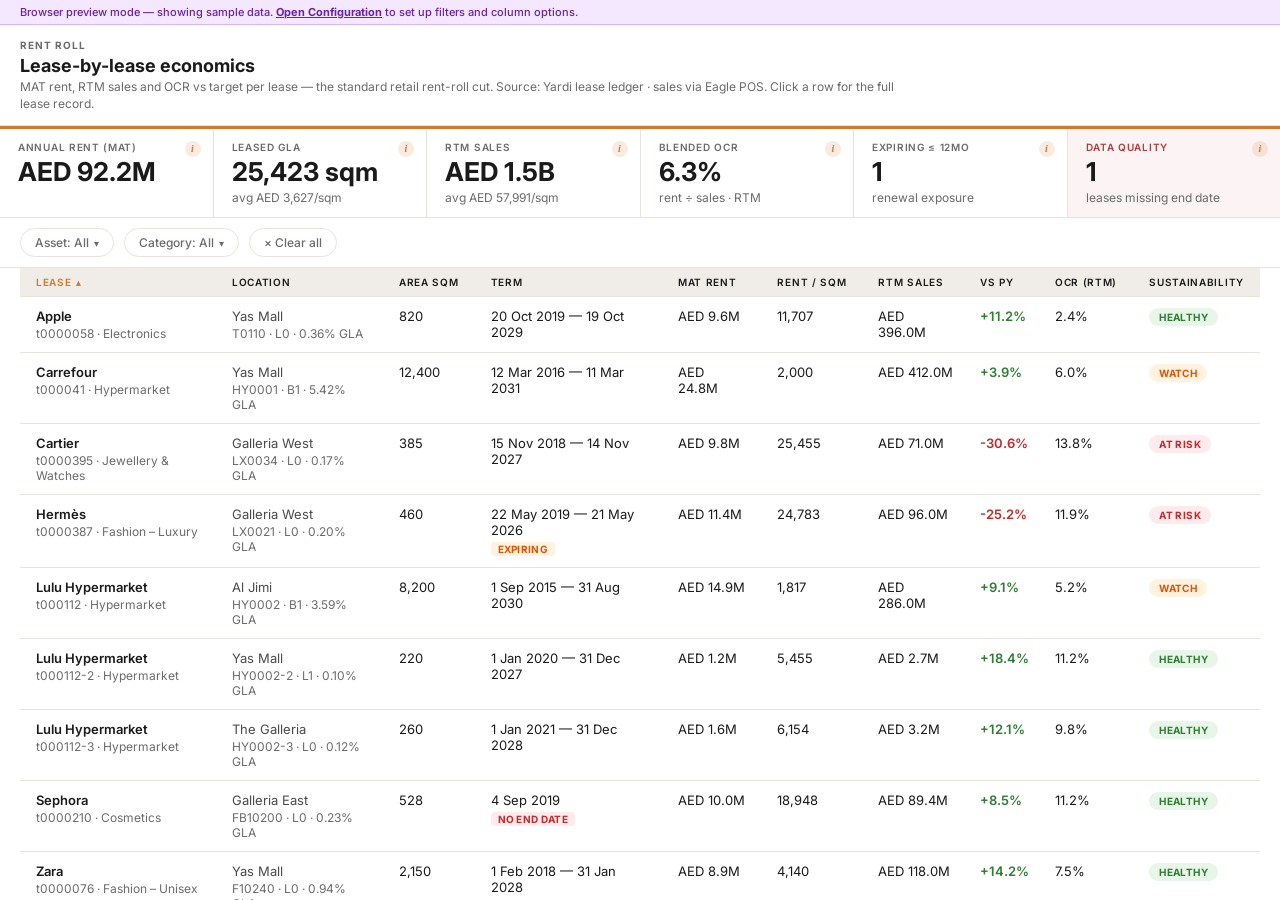
==== commit fa41a523: "added searchable filters to rent roll" ====
--- a/index.html
+++ b/index.html
@@ -56,42 +56,91 @@
       background: var(--surface); border-bottom: 1px solid var(--border); flex-shrink: 0;
     }
     .kpi-card-item {
-      flex: 1; min-width: 140px; padding: 12px 18px; border-left: 1px solid var(--border);
+      position: relative; flex: 1; min-width: 140px; padding: 12px 18px; border-left: 1px solid var(--border);
     }
     .kpi-card-item:first-child { border-left: none; }
     .kpi-card-item.attention { background: rgba(198,40,40,.05); }
     .kpi-card-label {
       font-size: 10px; font-weight: 600; letter-spacing: .07em; text-transform: uppercase;
-      color: var(--text-muted); margin-bottom: 5px;
+      color: var(--text-muted); margin-bottom: 5px; padding-right: 16px;
     }
     .kpi-card-item.attention .kpi-card-label { color: #B23A3A; }
     .kpi-card-value { font-size: 26px; font-weight: 700; color: var(--text); line-height: 1.1; }
     .kpi-card-sub { font-size: 12px; color: var(--text-muted); margin-top: 4px; }
 
+    /* ── KPI info tooltip ── */
+    .kpi-info-wrap { position: absolute; top: 12px; right: 12px; }
+    .kpi-info-btn {
+      width: 16px; height: 16px; border-radius: 50%; border: none; padding: 0;
+      background: rgba(212,120,47,.15); color: var(--accent);
+      font-size: 10px; font-weight: 700; font-style: italic; font-family: Georgia, 'Times New Roman', serif;
+      display: flex; align-items: center; justify-content: center; cursor: default;
+    }
+    .kpi-info-btn:hover, .kpi-info-btn:focus { background: rgba(212,120,47,.28); outline: none; }
+    .kpi-tooltip {
+      position: absolute; top: 22px; right: 0; width: 230px;
+      background: var(--text); color: #fff; font-size: 11px; line-height: 1.5;
+      padding: 9px 11px; border-radius: 6px; box-shadow: 0 6px 18px rgba(0,0,0,.18);
+      opacity: 0; visibility: hidden; transform: translateY(-4px);
+      transition: opacity .14s, transform .14s; z-index: 30; pointer-events: none;
+    }
+    .kpi-info-wrap:hover .kpi-tooltip, .kpi-info-btn:focus + .kpi-tooltip {
+      opacity: 1; visibility: visible; transform: translateY(0);
+    }
+
     /* ── Filter bar ── */
     #filter-bar {
-      display: flex; align-items: center; padding: 10px 20px; gap: 18px; flex-shrink: 0; flex-wrap: wrap;
+      display: flex; align-items: center; padding: 10px 20px; gap: 10px; flex-shrink: 0; flex-wrap: wrap;
       background: var(--surface); border-bottom: 1px solid var(--border);
     }
-    .filter-group { display: flex; flex-direction: column; gap: 5px; }
-    .filter-group label {
-      font-size: 10px; font-weight: 600; letter-spacing: .07em; text-transform: uppercase; color: var(--text-muted);
-    }
-    .filter-group select {
-      font-family: var(--font); font-size: 13px; color: var(--text);
-      background: var(--surface); border: 1px solid var(--border); border-radius: var(--radius);
-      padding: 7px 30px 7px 10px; min-width: 170px; cursor: pointer; outline: none;
-      appearance: none; -webkit-appearance: none;
-      background-image: url("data:image/svg+xml;utf8,<svg xmlns='http://www.w3.org/2000/svg' width='10' height='6'><path d='M0 0 L5 6 L10 0 Z' fill='%236B6B6B'/></svg>");
-      background-repeat: no-repeat; background-position: right 10px center;
-    }
-    .filter-group select:focus { border-color: var(--accent); }
-    #btn-clear-filters {
-      font-family: var(--font); font-size: 12px; font-weight: 500; color: var(--text-muted);
-      background: none; border: 1px solid var(--border); border-radius: var(--radius);
-      padding: 7px 14px; cursor: pointer; transition: color .14s, border-color .14s; height: 33px;
-    }
-    #btn-clear-filters:hover { color: var(--danger); border-color: var(--danger); }
+    .filter-pill {
+      display: inline-flex; align-items: center; gap: 5px;
+      padding: 6px 14px; background: var(--surface); border: 1px solid var(--border);
+      border-radius: 20px; font-size: 12px; font-weight: 500; color: var(--text-muted);
+      cursor: pointer; user-select: none; white-space: nowrap; font-family: var(--font);
+      transition: background .14s, border-color .14s, box-shadow .14s;
+    }
+    .filter-pill:hover { background: var(--surface2); border-color: #c5c0b9; box-shadow: 0 1px 4px rgba(0,0,0,.07); }
+    .filter-pill.active { background: rgba(212,120,47,.10); border-color: var(--accent); color: var(--text); }
+    .filter-pill.open { box-shadow: 0 1px 6px rgba(0,0,0,.12); }
+    .pill-chevron { font-size: 10px; color: var(--text-muted); }
+    .filter-pill.active .pill-chevron { color: var(--accent); }
+    .pill-count {
+      display: inline-flex; align-items: center; justify-content: center;
+      min-width: 18px; height: 18px; padding: 0 5px;
+      background: var(--accent); color: #fff; border-radius: 9px;
+      font-size: 10px; font-weight: 700; line-height: 1;
+    }
+    .filter-clear-btn {
+      display: inline-flex; align-items: center; gap: 4px;
+      padding: 6px 14px; background: transparent; border: 1px solid var(--border);
+      border-radius: 20px; font-size: 12px; font-weight: 500; color: var(--text-muted);
+      cursor: pointer; white-space: nowrap; font-family: var(--font);
+      transition: color .14s, border-color .14s;
+    }
+    .filter-clear-btn:hover { color: var(--danger); border-color: var(--danger); }
+    .filter-dropdown {
+      position: fixed; z-index: 200; background: var(--surface);
+      border: 1px solid var(--border); border-radius: 10px;
+      box-shadow: 0 6px 24px rgba(0,0,0,.14);
+      min-width: 220px; max-width: 280px; max-height: 320px;
+      display: flex; flex-direction: column; overflow: hidden;
+    }
+    .filter-dropdown-body { overflow-y: auto; flex: 1; }
+    .filter-dropdown-body::-webkit-scrollbar { width: 4px; }
+    .filter-dropdown-body::-webkit-scrollbar-thumb { background: var(--border); border-radius: 2px; }
+    .filter-dropdown-item {
+      display: flex; align-items: center; gap: 9px; padding: 9px 14px;
+      font-size: 13px; color: var(--text); cursor: pointer; transition: background .1s;
+    }
+    .filter-dropdown-item:hover { background: var(--surface2); }
+    .filter-dropdown-item input[type="checkbox"] { accent-color: var(--accent); width: 14px; height: 14px; flex-shrink: 0; cursor: pointer; }
+    .filter-dropdown-footer { display: flex; justify-content: space-between; padding: 8px 14px; border-top: 1px solid var(--border); }
+    .filter-dropdown-footer button {
+      background: none; border: none; font-size: 12px; font-family: var(--font);
+      color: var(--accent); cursor: pointer; padding: 2px 0; font-weight: 500;
+    }
+    .filter-dropdown-footer button:hover { text-decoration: underline; }
 
     /* ── Lease table ── */
     .lease-table { width: 100%; border-collapse: collapse; font-size: 13px; }
@@ -211,6 +260,15 @@
     }
     .store-status-badge.active   { background: #E8F5E9; color: #2E7D32; }
     .store-status-badge.inactive { background: var(--surface2); color: var(--text-muted); }
+
+    /* ── Filter dropdown search ── */
+    .filter-search-wrap { padding: 8px 8px 4px; }
+    .filter-search-input {
+      width: 100%; padding: 5px 8px; font-size: 12px; font-family: var(--font);
+      border: 1px solid var(--border); border-radius: var(--radius);
+      outline: none; color: var(--text); background: var(--surface);
+    }
+    .filter-search-input:focus { border-color: var(--accent); }
   </style>
 </head>
 <body>
@@ -227,17 +285,7 @@
 
   <div id="kpi-cards"></div>
 
-  <div id="filter-bar" style="display:none;">
-    <div class="filter-group">
-      <label>Asset</label>
-      <select id="filter-asset"></select>
-    </div>
-    <div class="filter-group">
-      <label>Category</label>
-      <select id="filter-category"></select>
-    </div>
-    <button id="btn-clear-filters">Clear</button>
-  </div>
+  <div id="filter-bar" style="display:none;"></div>
 
   <div id="main">
     <table class="lease-table" id="lease-table">
@@ -284,14 +332,13 @@
   var MOCK_MODE     = window.location.search.indexOf('mock') >= 0;
 
   var sortState = { column: 'lease', order: 'asc' };
-  var activeFilters = { asset: '', category: '' };
+  var activeFilters = {};
+  var currentDropdownEl = null;
 
   var $mockBanner    = document.getElementById('mock-banner');
   var $dataCapNotice = document.getElementById('data-cap-notice');
   var $kpiCards      = document.getElementById('kpi-cards');
   var $filterBar     = document.getElementById('filter-bar');
-  var $filterAsset   = document.getElementById('filter-asset');
-  var $filterCategory= document.getElementById('filter-category');
   var $main          = document.getElementById('main');
   var $tableHead     = document.getElementById('lease-table-head');
   var $tableBody     = document.getElementById('lease-table-body');
@@ -306,7 +353,23 @@
     fieldMappings: {},
     columnLabels: {},
     columnVisibility: {},
+    kpiTooltips: {},
+    filterConfigs: null,
+    mockMode: false,
   };
+
+  var KPI_TOOLTIP_DEFAULTS = {
+    annualRent: 'MAT = Moving Annual Turnover — the rolling 12-month total rent collected from this tenant.',
+    leasedGla: 'GLA = Gross Leasable Area — total leased floor area across the filtered leases, in square meters.',
+    rtmSales: 'RTM = Rolling Twelve Months — total tenant sales reported over the trailing 12-month period.',
+    blendedOcr: 'OCR = Occupancy Cost Ratio — total rent divided by total sales across the filtered leases.',
+    expiring: 'Count of distinct tenants with a lease ending within the next 12 months, based on the Expiring Lease Flag.',
+    dataQuality: 'Count of distinct tenants whose lease record is missing an end date, based on the Data Quality flag.',
+  };
+  function kpiTooltip(key) {
+    var t = cfg.kpiTooltips || {};
+    return (t[key] && t[key].trim()) || KPI_TOOLTIP_DEFAULTS[key];
+  }
 
   var COLUMNS = [
     { key: 'lease',          def: 'LEASE',          dataType: 'text' },
@@ -334,7 +397,7 @@
   function initTableau() {
     if (MOCK_MODE) {
       $mockBanner.style.display = 'block';
-      $mockBanner.textContent = 'Mock data preview — showing sample leases (?mock in URL). Connect Tableau for live data.';
+      $mockBanner.textContent = 'URL mock mode — showing sample data (?mock param). Remove it to connect Tableau.';
       cfg.fieldMappings = mockFieldMappings();
       rawRows = mockRows();
       afterDataLoaded();
@@ -344,24 +407,40 @@
     tableau.extensions.initializeAsync({ configure: openConfig }).then(function () {
       tableauReady = true;
 
-      var mode = tableau.extensions.environment.mode;
-      if (!mode || mode === 'authoring') {
-        $gearBtn.hidden = false;
-        $gearBtn.addEventListener('click', openConfig);
-      }
-
+      $gearBtn.addEventListener('click', openConfig);
       document.getElementById('empty-config-btn').addEventListener('click', openConfig);
 
       tableau.extensions.settings.addEventListener(
         tableau.TableauEventType.SettingsChanged,
-        function () { loadSavedConfig(); fetchAndRender(); }
+        function () { loadSavedConfig(); updateGearVisibility(); fetchAndRender(); }
       );
 
       loadSavedConfig();
+      updateGearVisibility();
       fetchAndRender();
     }).catch(function (err) {
-      console.warn('Tableau not available:', err);
-      showEmpty();
+      console.warn('Tableau not available, falling back to browser preview mode:', err);
+
+      // Read any settings previously saved via the browser-mode config dialog
+      try {
+        var stored = JSON.parse(localStorage.getItem('arm_vc_rr_settings') || '{}');
+        if (stored.columnLabels)     cfg.columnLabels     = JSON.parse(stored.columnLabels);
+        if (stored.columnVisibility) cfg.columnVisibility = JSON.parse(stored.columnVisibility);
+        if (stored.kpiTooltips)      cfg.kpiTooltips      = JSON.parse(stored.kpiTooltips);
+        if (stored.filterConfigs)    cfg.filterConfigs    = JSON.parse(stored.filterConfigs);
+      } catch (e) {}
+
+      cfg.fieldMappings = mockFieldMappings();
+      rawRows = mockRows();
+
+      var configHref = window.location.href.replace(/\/[^\/]*$/, '/dialog.html').replace(/\?.*$/, '');
+      $mockBanner.style.display = 'block';
+      $mockBanner.innerHTML =
+        'Browser preview mode — showing sample data. ' +
+        '<a href="' + configHref + '" style="color:inherit;font-weight:700;text-decoration:underline;">Open Configuration</a>' +
+        ' to set up filters and column options.';
+
+      afterDataLoaded();
     });
   }
 
@@ -372,7 +451,15 @@
       if (all.fieldMappings)     cfg.fieldMappings     = JSON.parse(all.fieldMappings);
       if (all.columnLabels)      cfg.columnLabels      = JSON.parse(all.columnLabels);
       if (all.columnVisibility)  cfg.columnVisibility  = JSON.parse(all.columnVisibility);
+      if (all.kpiTooltips)       cfg.kpiTooltips       = JSON.parse(all.kpiTooltips);
+      if (all.filterConfigs)     cfg.filterConfigs     = JSON.parse(all.filterConfigs);
+      cfg.mockMode = all.mockMode === 'true';
     } catch (e) {}
+  }
+
+  function updateGearVisibility() {
+    var mode = tableau.extensions.environment ? tableau.extensions.environment.mode : null;
+    $gearBtn.hidden = !(cfg.mockMode || !mode || mode === 'authoring');
   }
 
   function openConfig() {
@@ -380,7 +467,7 @@
     var url = window.location.href.replace(/\/[^\/]*$/, '/dialog.html').replace(/\?.*$/, '');
     tableau.extensions.ui.displayDialogAsync(url, '', { height: 680, width: 600 })
       .then(function (result) {
-        if (result === 'saved') { loadSavedConfig(); fetchAndRender(); }
+        if (result === 'saved') { loadSavedConfig(); updateGearVisibility(); fetchAndRender(); }
       })
       .catch(function (err) {
         if (err.errorCode !== tableau.ErrorCodes.DialogClosedByUser) {
@@ -390,6 +477,15 @@
   }
 
   function fetchAndRender() {
+    if (cfg.mockMode) {
+      cfg.fieldMappings = mockFieldMappings();
+      rawRows = mockRows();
+      $mockBanner.style.display = 'block';
+      $mockBanner.textContent = 'Mock mode is on — showing sample data. Disable in the configuration to use live data.';
+      afterDataLoaded();
+      return;
+    }
+    $mockBanner.style.display = 'none';
     if (!cfg.sourceWorksheet) { showEmpty(); return; }
     var ws = tableau.extensions.dashboardContent.dashboard.worksheets.find(function (w) {
       return w.name === cfg.sourceWorksheet;
@@ -404,7 +500,7 @@
   function afterDataLoaded() {
     checkDataCap();
     sortState = { column: 'lease', order: 'asc' };
-    populateFilterOptions();
+    renderFilterBar();
     applyAndRender();
   }
 
@@ -532,19 +628,65 @@
       .replace(/&/g, '&amp;').replace(/</g, '&lt;').replace(/>/g, '&gt;');
   }
 
-  // ── Filters ──────────────────────────────────────────────────────────────
-  function populateFilterOptions() {
-    if (!fld().propertyNameField || !fld().tenantCategoryField) { $filterBar.style.display = 'none'; return; }
+  // ── Filters (multi-select pills) ───────────────────────────────────────────
+  function renderFilterBar() {
+    var filters = cfg.filterConfigs;
+
+    // Backward compat: no filterConfigs saved yet — use hardcoded Asset + Category
+    if (!filters) {
+      if (!fld().propertyNameField || !fld().tenantCategoryField) { $filterBar.style.display = 'none'; return; }
+      closeDropdown();
+      $filterBar.style.display = 'flex';
+      $filterBar.innerHTML = '';
+      $filterBar.appendChild(buildFilterPill('propertyNameField', 'Asset', false, true));
+      $filterBar.appendChild(buildFilterPill('tenantCategoryField', 'Category', false, true));
+      var clearBtnLegacy = document.createElement('button');
+      clearBtnLegacy.className = 'filter-clear-btn';
+      clearBtnLegacy.innerHTML = '&#215; Clear all';
+      clearBtnLegacy.addEventListener('click', function () {
+        activeFilters = {};
+        renderFilterBar();
+        applyAndRender();
+      });
+      $filterBar.appendChild(clearBtnLegacy);
+      return;
+    }
+
+    if (!filters.length) { $filterBar.style.display = 'none'; return; }
+
+    closeDropdown();
     $filterBar.style.display = 'flex';
-
-    var assets = uniqueSorted(rawRows, 'propertyNameField');
-    var cats   = uniqueSorted(rawRows, 'tenantCategoryField');
-
-    fillSelect($filterAsset, assets, 'All assets');
-    fillSelect($filterCategory, cats, 'All categories');
-
-    $filterAsset.value = activeFilters.asset || '';
-    $filterCategory.value = activeFilters.category || '';
+    $filterBar.innerHTML = '';
+
+    // Prune stale activeFilters keys not in current config
+    var currentFields = filters.map(function (f) { return f.field; });
+    Object.keys(activeFilters).forEach(function (k) {
+      if (currentFields.indexOf(k) === -1) delete activeFilters[k];
+    });
+
+    filters.forEach(function (fc) {
+      if (!fc.field) return;
+      $filterBar.appendChild(buildFilterPill(fc.field, fc.label || fc.field, fc.searchable, false));
+    });
+
+    var clearBtn = document.createElement('button');
+    clearBtn.className = 'filter-clear-btn';
+    clearBtn.innerHTML = '&#215; Clear all';
+    clearBtn.addEventListener('click', function () {
+      activeFilters = {};
+      renderFilterBar();
+      applyAndRender();
+    });
+    $filterBar.appendChild(clearBtn);
+  }
+
+  function uniqueSortedByCol(rows, colName) {
+    var seen = {}, out = [];
+    rows.forEach(function (row) {
+      var v = String(row[colName] === undefined || row[colName] === null ? '' : row[colName]).trim();
+      if (v && !seen[v]) { seen[v] = true; out.push(v); }
+    });
+    return out.sort(function (a, b) { return a.localeCompare(b, undefined, { numeric: true, sensitivity: 'base' }); });
   }
 
   function uniqueSorted(rows, fieldKey) {
@@ -556,32 +698,151 @@
     return out.sort(function (a, b) { return a.localeCompare(b, undefined, { numeric: true, sensitivity: 'base' }); });
   }
 
-  function fillSelect($sel, values, allLabel) {
-    var prev = $sel.value;
-    $sel.innerHTML = '';
-    var allOpt = document.createElement('option'); allOpt.value = ''; allOpt.textContent = allLabel;
-    $sel.appendChild(allOpt);
-    values.forEach(function (v) {
-      var o = document.createElement('option'); o.value = v; o.textContent = v; $sel.appendChild(o);
-    });
-    if (prev && values.indexOf(prev) >= 0) $sel.value = prev;
+  // fieldName: actual column name (direct) when useLegacyFieldKey=false,
+  //            logical field key (via val()) when useLegacyFieldKey=true
+  function buildFilterPill(fieldName, label, searchable, useLegacyFieldKey) {
+    var pill = document.createElement('button');
+    pill.type = 'button';
+
+    function getSelected() { return activeFilters[fieldName] || []; }
+    function isActive() { return getSelected().length > 0; }
+
+    function refreshPill() {
+      var sel = getSelected();
+      while (pill.firstChild) pill.removeChild(pill.firstChild);
+      var text = label + ': ' + (sel.length === 0 ? 'All' : (sel.length === 1 ? sel[0] : sel.length + ' selected'));
+      var span = document.createElement('span'); span.textContent = text;
+      pill.appendChild(span);
+      if (sel.length > 0) {
+        var badge = document.createElement('span'); badge.className = 'pill-count'; badge.textContent = String(sel.length);
+        pill.appendChild(badge);
+      }
+      var chev = document.createElement('span'); chev.className = 'pill-chevron'; chev.textContent = '▾';
+      pill.appendChild(chev);
+      pill.className = 'filter-pill' + (isActive() ? ' active' : '');
+    }
+
+    refreshPill();
+
+    pill.addEventListener('click', function (e) {
+      e.stopPropagation();
+      if (currentDropdownEl && pill.classList.contains('open')) { closeDropdown(); return; }
+      closeDropdown();
+      pill.classList.add('open');
+
+      var values = useLegacyFieldKey
+        ? uniqueSorted(rawRows, fieldName)
+        : uniqueSortedByCol(rawRows, fieldName);
+
+      var dropdown = document.createElement('div'); dropdown.className = 'filter-dropdown';
+
+      // Search box (only when searchable)
+      if (searchable) {
+        var searchWrap = document.createElement('div'); searchWrap.className = 'filter-search-wrap';
+        var searchInput = document.createElement('input');
+        searchInput.type = 'text'; searchInput.placeholder = 'Search…'; searchInput.className = 'filter-search-input';
+        searchInput.addEventListener('input', function () {
+          var q = searchInput.value.toLowerCase();
+          body.querySelectorAll('.filter-dropdown-item').forEach(function (item) {
+            var sp = item.querySelector('span');
+            var text = sp ? sp.textContent.toLowerCase() : '';
+            item.style.display = (q === '' || text.indexOf(q) >= 0) ? '' : 'none';
+          });
+        });
+        searchInput.addEventListener('click', function (ev) { ev.stopPropagation(); });
+        searchWrap.appendChild(searchInput);
+        dropdown.appendChild(searchWrap);
+        setTimeout(function () { searchInput.focus(); }, 50);
+      }
+
+      var body = document.createElement('div'); body.className = 'filter-dropdown-body';
+      dropdown.appendChild(body);
+
+      if (!values.length) {
+        var empty = document.createElement('div'); empty.className = 'filter-dropdown-item';
+        empty.style.color = 'var(--text-muted)'; empty.textContent = 'No values found'; body.appendChild(empty);
+      } else {
+        values.forEach(function (v) {
+          var item = document.createElement('div'); item.className = 'filter-dropdown-item';
+          var input = document.createElement('input'); input.type = 'checkbox';
+          input.checked = getSelected().indexOf(v) >= 0;
+          var labelEl = document.createElement('span'); labelEl.textContent = v;
+          input.addEventListener('change', function () {
+            var cur = activeFilters[fieldName] || [];
+            activeFilters[fieldName] = input.checked ? cur.concat([v]) : cur.filter(function (x) { return x !== v; });
+            refreshPill();
+            applyAndRender();
+          });
+          item.appendChild(input); item.appendChild(labelEl);
+          item.addEventListener('click', function (ev) { if (ev.target !== input) input.click(); });
+          body.appendChild(item);
+        });
+      }
+
+      var footer = document.createElement('div'); footer.className = 'filter-dropdown-footer';
+      var selAll = document.createElement('button'); selAll.type = 'button'; selAll.textContent = 'Select all';
+      selAll.addEventListener('click', function (ev) {
+        ev.stopPropagation();
+        activeFilters[fieldName] = values.slice();
+        refreshPill(); applyAndRender(); closeDropdown();
+      });
+      var clear = document.createElement('button'); clear.type = 'button'; clear.textContent = 'Clear';
+      clear.addEventListener('click', function (ev) {
+        ev.stopPropagation();
+        activeFilters[fieldName] = [];
+        refreshPill(); applyAndRender(); closeDropdown();
+      });
+      footer.appendChild(selAll); footer.appendChild(clear);
+      dropdown.appendChild(footer);
+
+      positionDropdown(dropdown, pill);
+      document.body.appendChild(dropdown);
+      currentDropdownEl = dropdown;
+      setTimeout(function () { document.addEventListener('click', outsideClickHandler); }, 0);
+    });
+
+    return pill;
+  }
+
+  function positionDropdown(dropdown, pill) {
+    var rect = pill.getBoundingClientRect();
+    dropdown.style.top = (rect.bottom + 6) + 'px';
+    dropdown.style.left = rect.left + 'px';
+  }
+
+  function closeDropdown() {
+    if (currentDropdownEl) { currentDropdownEl.remove(); currentDropdownEl = null; }
+    document.removeEventListener('click', outsideClickHandler);
+    $filterBar.querySelectorAll('.filter-pill.open').forEach(function (p) { p.classList.remove('open'); });
+  }
+
+  function outsideClickHandler(e) {
+    if (currentDropdownEl && !currentDropdownEl.contains(e.target)) closeDropdown();
   }
 
   function applyFilters(rows) {
+    var filters = cfg.filterConfigs;
+
+    // Backward compat: no filterConfigs key saved yet
+    if (!filters) {
+      return rows.filter(function (row) {
+        var af = activeFilters;
+        if (af.propertyNameField && af.propertyNameField.length && af.propertyNameField.indexOf(val(row, 'propertyNameField')) === -1) return false;
+        if (af.tenantCategoryField && af.tenantCategoryField.length && af.tenantCategoryField.indexOf(val(row, 'tenantCategoryField')) === -1) return false;
+        return true;
+      });
+    }
+
     return rows.filter(function (row) {
-      if (activeFilters.asset && val(row, 'propertyNameField') !== activeFilters.asset) return false;
-      if (activeFilters.category && val(row, 'tenantCategoryField') !== activeFilters.category) return false;
-      return true;
-    });
-  }
-
-  $filterAsset.addEventListener('change', function () { activeFilters.asset = $filterAsset.value; applyAndRender(); });
-  $filterCategory.addEventListener('change', function () { activeFilters.category = $filterCategory.value; applyAndRender(); });
-  document.getElementById('btn-clear-filters').addEventListener('click', function () {
-    activeFilters = { asset: '', category: '' };
-    $filterAsset.value = ''; $filterCategory.value = '';
-    applyAndRender();
-  });
+      return filters.every(function (fc) {
+        if (!fc.field) return true;
+        var sel = activeFilters[fc.field];
+        if (!sel || !sel.length) return true;
+        var rowVal = String(row[fc.field] === undefined || row[fc.field] === null ? '' : row[fc.field]).trim();
+        return sel.indexOf(rowVal) >= 0;
+      });
+    });
+  }
 
   function applyAndRender() {
     var filtered = applyFilters(rawRows);
@@ -619,8 +880,12 @@
     };
   }
 
-  function kpiCardHtml(label, value, sub, attention) {
+  function kpiCardHtml(label, value, sub, tooltipKey, attention) {
     return '<div class="kpi-card-item' + (attention ? ' attention' : '') + '">' +
+      '<div class="kpi-info-wrap">' +
+      '<button class="kpi-info-btn" type="button" tabindex="0" aria-label="About ' + esc(label) + '">i</button>' +
+      '<div class="kpi-tooltip" role="tooltip">' + esc(kpiTooltip(tooltipKey)) + '</div>' +
+      '</div>' +
       '<div class="kpi-card-label">' + esc(label) + '</div>' +
       '<div class="kpi-card-value">' + value + '</div>' +
       (sub ? '<div class="kpi-card-sub">' + sub + '</div>' : '') +
@@ -629,14 +894,14 @@
 
   function renderKpiCards(k) {
     var html = '';
-    html += kpiCardHtml('Annual Rent (MAT)', formatValue(k.annualRent), null);
+    html += kpiCardHtml('Annual Rent (MAT)', formatValue(k.annualRent), null, 'annualRent');
     html += kpiCardHtml('Leased GLA', formatNumber(k.leasedGla) + ' sqm',
-      isNaN(k.rentPerSqm) ? null : 'avg AED ' + Math.round(k.rentPerSqm).toLocaleString('en-US') + '/sqm');
+      isNaN(k.rentPerSqm) ? null : 'avg AED ' + Math.round(k.rentPerSqm).toLocaleString('en-US') + '/sqm', 'leasedGla');
     html += kpiCardHtml('RTM Sales', formatValue(k.rtmSales),
-      isNaN(k.salesPerSqm) ? null : 'avg AED ' + Math.round(k.salesPerSqm).toLocaleString('en-US') + '/sqm');
-    html += kpiCardHtml('Blended OCR', isNaN(k.blendedOcr) ? '—' : k.blendedOcr.toFixed(1) + '%', 'rent ÷ sales · RTM');
-    html += kpiCardHtml('Expiring ≤ 12mo', String(k.expiringCount), 'renewal exposure');
-    html += kpiCardHtml('Data Quality', String(k.dataQualityCount), 'leases missing end date', true);
+      isNaN(k.salesPerSqm) ? null : 'avg AED ' + Math.round(k.salesPerSqm).toLocaleString('en-US') + '/sqm', 'rtmSales');
+    html += kpiCardHtml('Blended OCR', isNaN(k.blendedOcr) ? '—' : k.blendedOcr.toFixed(1) + '%', 'rent ÷ sales · RTM', 'blendedOcr');
+    html += kpiCardHtml('Expiring ≤ 12mo', String(k.expiringCount), 'renewal exposure', 'expiring');
+    html += kpiCardHtml('Data Quality', String(k.dataQualityCount), 'leases missing end date', 'dataQuality', true);
     $kpiCards.innerHTML = html;
   }
 
